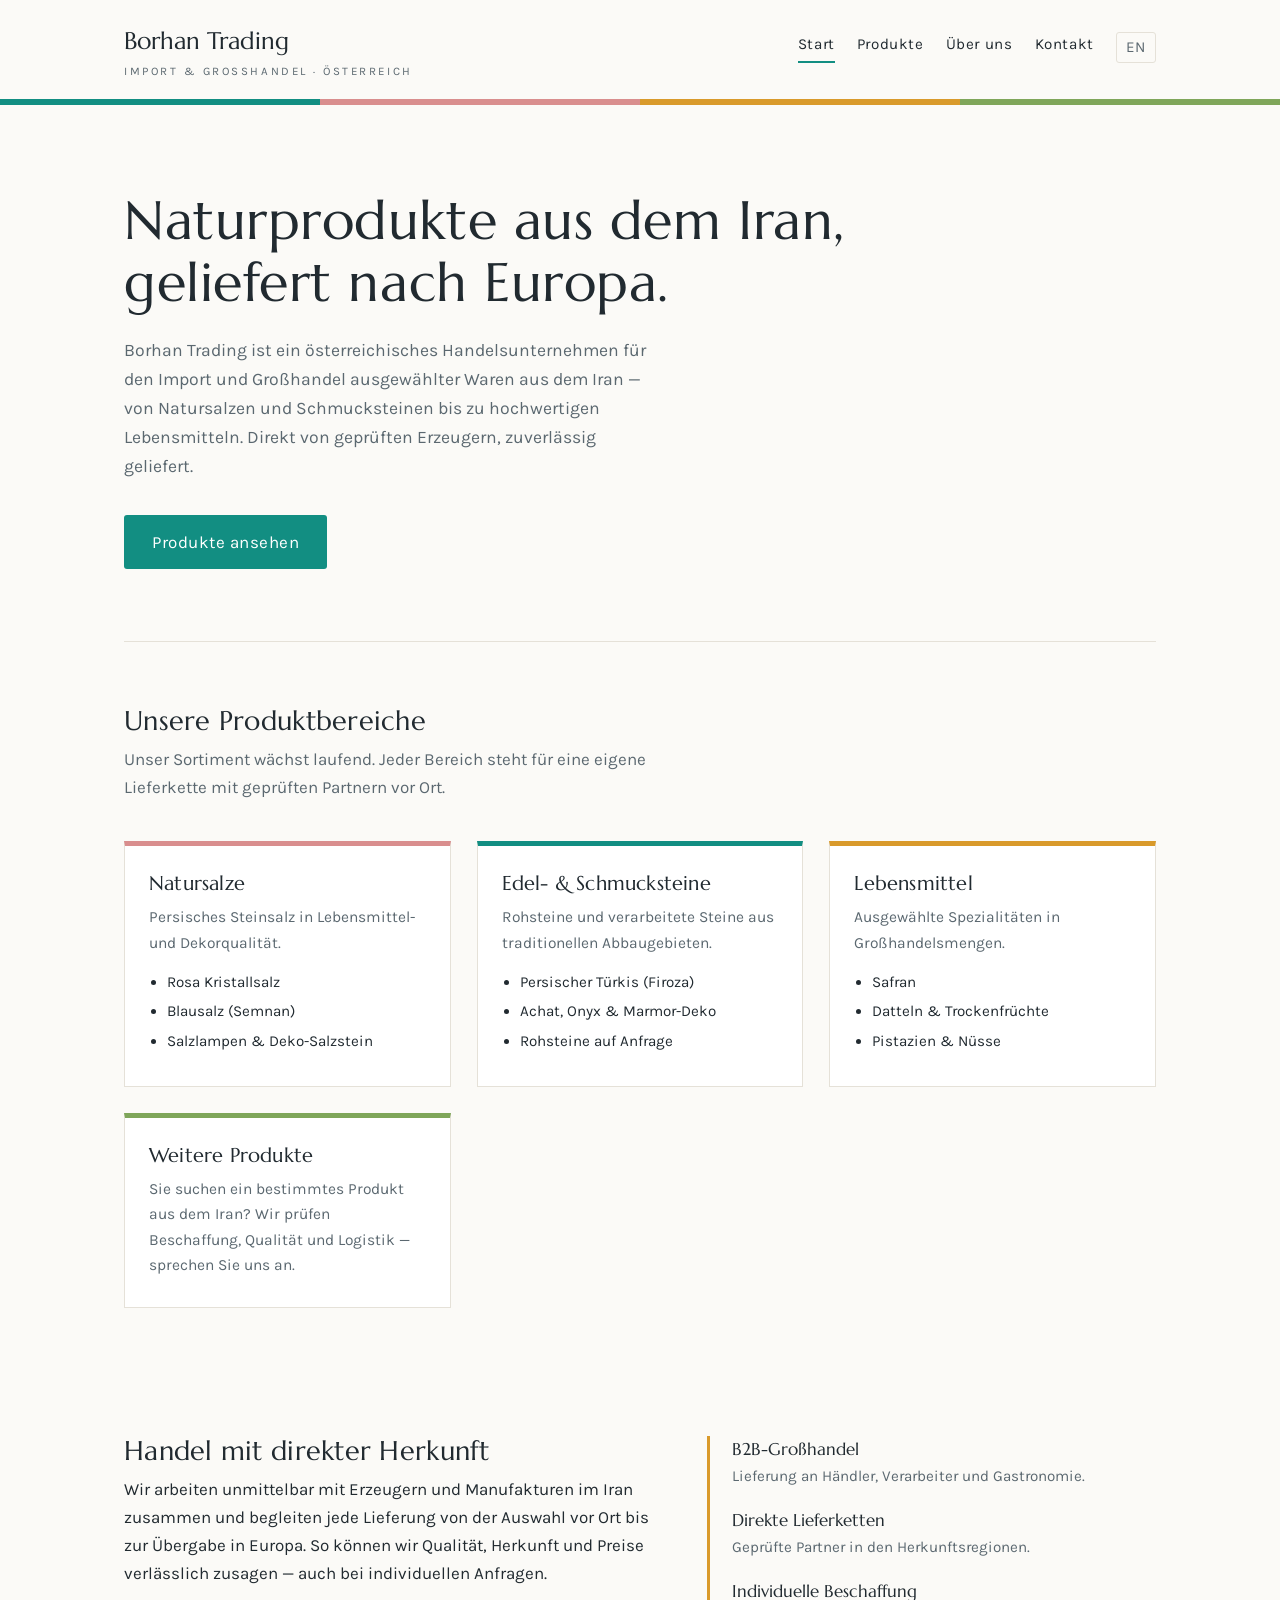
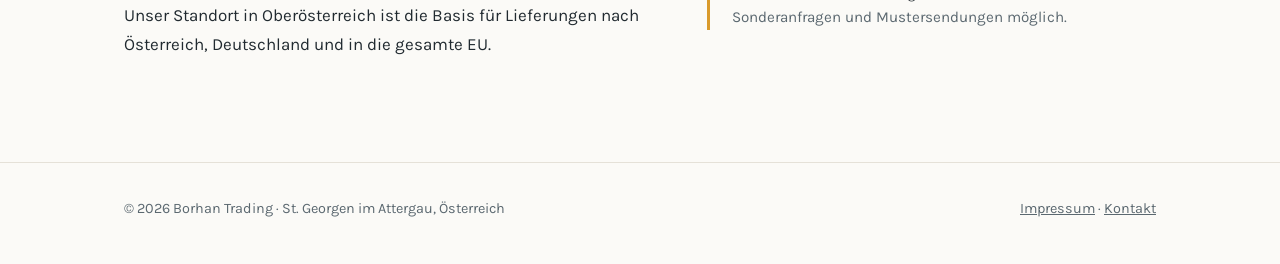
==== index.html @ 7128f955 "Add files via upload" ====
<!DOCTYPE html>
<html lang="de">
<head>
  <meta charset="UTF-8">
  <meta name="viewport" content="width=device-width, initial-scale=1.0">
  <title>Borhan Trading — Import &amp; Großhandel | Natursalze, Edelsteine, Lebensmittel</title>
  <meta name="description" content="Borhan Trading importiert ausgewählte Naturprodukte aus dem Iran nach Europa: Natursalze, Edel- und Schmucksteine, Lebensmittel und mehr. Großhandel mit Sitz in Österreich.">
  <link rel="preconnect" href="https://fonts.googleapis.com">
  <link href="https://fonts.googleapis.com/css2?family=Marcellus&family=Karla:wght@400;700&display=swap" rel="stylesheet">
  <link rel="stylesheet" href="css/style.css">
</head>
<body>

<header>
  <div class="wrap">
    <div class="topbar">
      <a class="brand" href="index.html">Borhan Trading
        <small>Import &amp; Großhandel · Österreich</small>
      </a>
      <nav aria-label="Hauptnavigation">
        <a href="index.html" aria-current="page">Start</a>
        <a href="produkte.html">Produkte</a>
        <a href="ueber-uns.html">Über uns</a>
        <a href="kontakt.html">Kontakt</a>
        <a class="lang" href="en/index.html" lang="en">EN</a>
      </nav>
    </div>
  </div>
  <div class="spectrum" aria-hidden="true">
    <span class="s1"></span><span class="s2"></span><span class="s3"></span><span class="s4"></span>
  </div>
</header>

<main>
  <div class="wrap">

    <div class="hero">
      <h1>Naturprodukte aus dem Iran, geliefert nach Europa.</h1>
      <p>Borhan Trading ist ein österreichisches Handelsunternehmen für den Import
         und Großhandel ausgewählter Waren aus dem Iran — von Natursalzen und
         Schmucksteinen bis zu hochwertigen Lebensmitteln. Direkt von geprüften
         Erzeugern, zuverlässig geliefert.</p>
      <a class="cta" href="produkte.html">Produkte ansehen</a>
    </div>

    <section aria-labelledby="cats-title">
      <h2 class="section-title" id="cats-title">Unsere Produktbereiche</h2>
      <p class="section-lead">Unser Sortiment wächst laufend. Jeder Bereich steht
         für eine eigene Lieferkette mit geprüften Partnern vor Ort.</p>

      <!-- برای افزودن دسته‌ی جدید: یک article دیگر کپی کنید و رنگ نوار بالا را عوض کنید -->
      <div class="cats">
        <article class="cat" style="border-top-color: var(--salz);">
          <h3>Natursalze</h3>
          <p>Persisches Steinsalz in Lebensmittel- und Dekorqualität.</p>
          <ul>
            <li>Rosa Kristallsalz</li>
            <li>Blausalz (Semnan)</li>
            <li>Salzlampen &amp; Deko-Salzstein</li>
          </ul>
        </article>

        <article class="cat" style="border-top-color: var(--firoza);">
          <h3>Edel- &amp; Schmucksteine</h3>
          <p>Rohsteine und verarbeitete Steine aus traditionellen Abbaugebieten.</p>
          <ul>
            <li>Persischer Türkis (Firoza)</li>
            <li>Achat, Onyx &amp; Marmor-Deko</li>
            <li>Rohsteine auf Anfrage</li>
          </ul>
        </article>

        <article class="cat" style="border-top-color: var(--safran);">
          <h3>Lebensmittel</h3>
          <p>Ausgewählte Spezialitäten in Großhandelsmengen.</p>
          <ul>
            <li>Safran</li>
            <li>Datteln &amp; Trockenfrüchte</li>
            <li>Pistazien &amp; Nüsse</li>
          </ul>
        </article>

        <article class="cat" style="border-top-color: var(--pistazie);">
          <h3>Weitere Produkte</h3>
          <p>Sie suchen ein bestimmtes Produkt aus dem Iran? Wir prüfen
             Beschaffung, Qualität und Logistik — sprechen Sie uns an.</p>
        </article>
      </div>
    </section>

    <section aria-labelledby="why-title">
      <div class="split">
        <div>
          <h2 class="section-title" id="why-title">Handel mit direkter Herkunft</h2>
          <p>Wir arbeiten unmittelbar mit Erzeugern und Manufakturen im Iran
             zusammen und begleiten jede Lieferung von der Auswahl vor Ort bis
             zur Übergabe in Europa. So können wir Qualität, Herkunft und
             Preise verlässlich zusagen — auch bei individuellen Anfragen.</p>
          <p style="margin-top:14px;">Unser Standort in Oberösterreich ist die
             Basis für Lieferungen nach Österreich, Deutschland und in die
             gesamte EU.</p>
        </div>
        <dl class="facts">
          <dt>B2B-Großhandel</dt>
          <dd>Lieferung an Händler, Verarbeiter und Gastronomie.</dd>
          <dt>Direkte Lieferketten</dt>
          <dd>Geprüfte Partner in den Herkunftsregionen.</dd>
          <dt>Individuelle Beschaffung</dt>
          <dd>Sonderanfragen und Mustersendungen möglich.</dd>
        </dl>
      </div>
    </section>

  </div>
</main>

<footer>
  <div class="wrap foot">
    <span>© 2026 Borhan Trading · St. Georgen im Attergau, Österreich</span>
    <span><a href="impressum.html">Impressum</a> · <a href="kontakt.html">Kontakt</a></span>
  </div>
</footer>

</body>
</html>
---- css/style.css ----
/* ============================================================
   Borhan Trading — استایل اصلی سایت
   پالت رنگی از خودِ محصولات گرفته شده:
   فیروزه‌ای (سنگ فیروزه)، صورتی نمکی، زعفرانی، پسته‌ای
   هر دسته‌ی محصول یک رنگ دارد — برای افزودن دسته‌ی جدید
   فقط یک متغیر رنگ و یک کارت اضافه کنید.
   ============================================================ */

:root {
  --ink: #212a30;        /* رنگ متن اصلی */
  --ink-soft: #5b6870;   /* متن کم‌رنگ‌تر */
  --paper: #fbfaf7;      /* پس‌زمینه */
  --line: #e5e1d8;       /* خطوط جداکننده */

  /* رنگ دسته‌های محصول — دسته‌ی جدید = رنگ جدید اینجا */
  --firoza: #128e82;     /* فیروزه‌ای: سنگ‌های قیمتی */
  --salz: #d98e8e;       /* صورتی نمکی: نمک‌های طبیعی */
  --safran: #d99a2b;     /* زعفرانی: مواد غذایی */
  --pistazie: #7fa65a;   /* پسته‌ای: سایر محصولات */

  --max: 1080px;
}

* { margin: 0; padding: 0; box-sizing: border-box; }

html { scroll-behavior: smooth; }
@media (prefers-reduced-motion: reduce) {
  html { scroll-behavior: auto; }
  * { animation: none !important; transition: none !important; }
}

body {
  font-family: "Karla", "Segoe UI", sans-serif;
  font-size: 17px;
  line-height: 1.65;
  color: var(--ink);
  background: var(--paper);
}

h1, h2, h3 {
  font-family: "Marcellus", Georgia, serif;
  font-weight: 400;
  line-height: 1.15;
  letter-spacing: 0.01em;
}

a { color: var(--firoza); }
a:focus-visible { outline: 2px solid var(--firoza); outline-offset: 3px; }

.wrap { max-width: var(--max); margin: 0 auto; padding: 0 24px; }

/* ---------- نوار رنگیِ امضای سایت (طیف مواد) ---------- */
.spectrum {
  display: flex; height: 6px;
}
.spectrum span { flex: 1; }
.spectrum .s1 { background: var(--firoza); }
.spectrum .s2 { background: var(--salz); }
.spectrum .s3 { background: var(--safran); }
.spectrum .s4 { background: var(--pistazie); }

/* ---------- سربرگ ---------- */
header { background: var(--paper); }

.topbar {
  display: flex; align-items: baseline; justify-content: space-between;
  padding: 22px 0 18px; gap: 16px; flex-wrap: wrap;
}
.brand {
  font-family: "Marcellus", Georgia, serif;
  font-size: 1.5rem; color: var(--ink); text-decoration: none;
}
.brand small {
  display: block; font-family: "Karla", sans-serif;
  font-size: 0.72rem; letter-spacing: 0.22em; text-transform: uppercase;
  color: var(--ink-soft);
}
nav { display: flex; gap: 22px; flex-wrap: wrap; }
nav a {
  color: var(--ink); text-decoration: none; font-size: 0.95rem;
  letter-spacing: 0.04em; padding-bottom: 3px;
  border-bottom: 2px solid transparent;
}
nav a:hover, nav a[aria-current="page"] { border-bottom-color: var(--firoza); }
nav a.lang { color: var(--ink-soft); border: 1px solid var(--line); border-radius: 3px; padding: 2px 9px; }
nav a.lang:hover { border-color: var(--firoza); color: var(--firoza); }

/* ---------- بخش قهرمان (Hero) ---------- */
.hero { padding: 84px 0 72px; border-bottom: 1px solid var(--line); }
.hero h1 { font-size: clamp(2rem, 5.4vw, 3.4rem); max-width: 17ch; }
.hero p {
  margin-top: 22px; max-width: 54ch; font-size: 1.1rem; color: var(--ink-soft);
}
.hero .cta {
  display: inline-block; margin-top: 34px;
  background: var(--firoza); color: #fff; text-decoration: none;
  padding: 13px 28px; border-radius: 3px; letter-spacing: 0.03em;
}
.hero .cta:hover { background: #0d6f66; }

/* ---------- بخش‌های عمومی ---------- */
section { padding: 64px 0; }
.section-title { font-size: 1.7rem; margin-bottom: 8px; }
.section-lead { color: var(--ink-soft); max-width: 60ch; margin-bottom: 40px; }

/* ---------- کارت‌های دسته‌بندی محصول ----------
   افزودن دسته‌ی جدید: یک <article class="cat"> کپی کنید
   و رنگ نوار بالای آن را با style تعیین کنید. */
.cats {
  display: grid; gap: 26px;
  grid-template-columns: repeat(auto-fit, minmax(240px, 1fr));
}
.cat {
  background: #fff; border: 1px solid var(--line);
  border-top: 5px solid var(--firoza);
  padding: 26px 24px 28px;
}
.cat h3 { font-size: 1.25rem; margin-bottom: 10px; }
.cat p { font-size: 0.97rem; color: var(--ink-soft); }
.cat ul { margin: 14px 0 0 18px; font-size: 0.95rem; color: var(--ink); }
.cat li { margin-bottom: 4px; }

/* ---------- بخش دوتایی (متن + نکات) ---------- */
.split { display: grid; gap: 44px; grid-template-columns: 1.2fr 1fr; align-items: start; }
@media (max-width: 760px) { .split { grid-template-columns: 1fr; } }
.facts { border-left: 3px solid var(--safran); padding-left: 22px; }
.facts dt { font-family: "Marcellus", serif; font-size: 1.05rem; margin-top: 18px; }
.facts dt:first-child { margin-top: 0; }
.facts dd { color: var(--ink-soft); font-size: 0.95rem; }

/* ---------- تماس ---------- */
.contact-grid { display: grid; gap: 32px; grid-template-columns: repeat(auto-fit, minmax(230px, 1fr)); }
.contact-card { border: 1px solid var(--line); background: #fff; padding: 24px; }
.contact-card h3 { font-size: 1.1rem; margin-bottom: 8px; }
.contact-card p { font-size: 0.97rem; color: var(--ink-soft); }

/* ---------- پابرگ ---------- */
footer {
  border-top: 1px solid var(--line); margin-top: 40px;
  padding: 34px 0 44px; font-size: 0.9rem; color: var(--ink-soft);
}
.foot { display: flex; justify-content: space-between; gap: 18px; flex-wrap: wrap; }
footer a { color: var(--ink-soft); }

/* ---------- صفحات داخلی ---------- */
.page-head { padding: 56px 0 8px; }
.page-head h1 { font-size: clamp(1.8rem, 4vw, 2.6rem); }

@media (max-width: 560px) {
  .hero { padding: 56px 0 48px; }
  section { padding: 44px 0; }
}
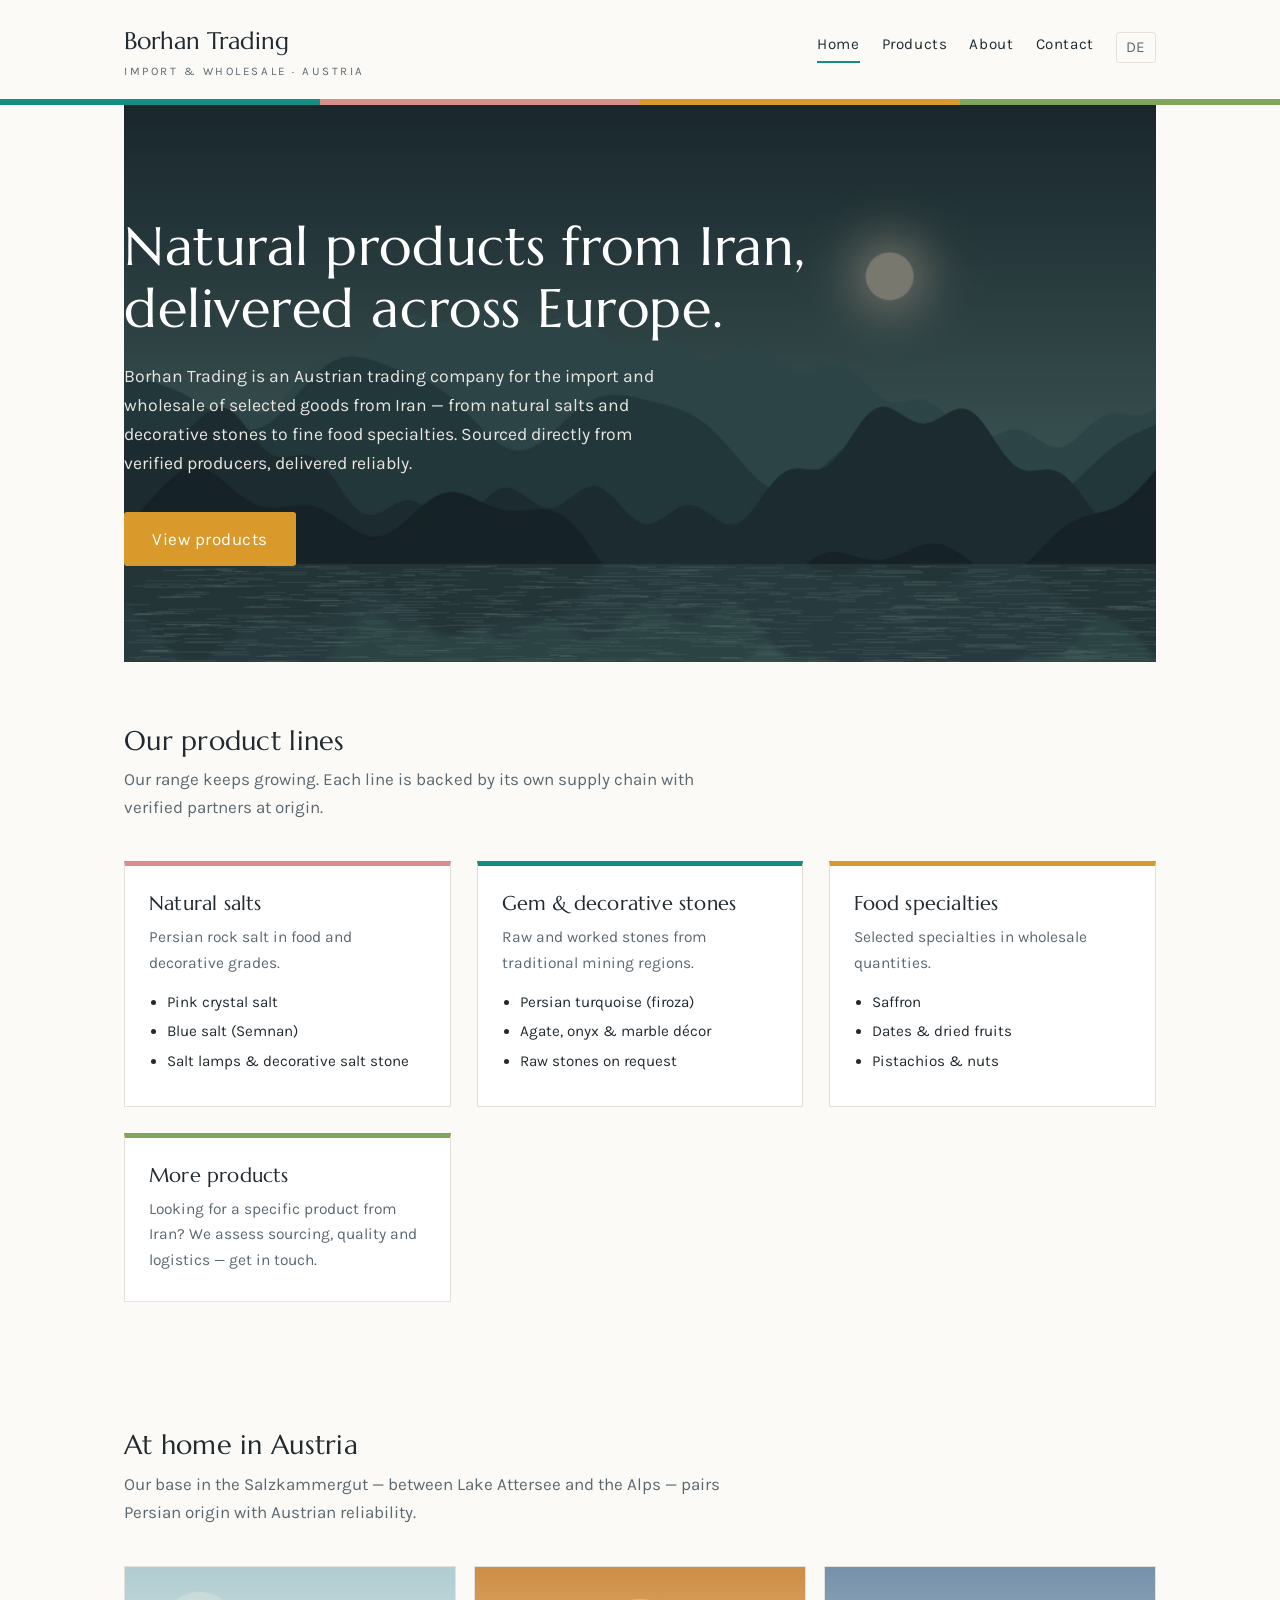
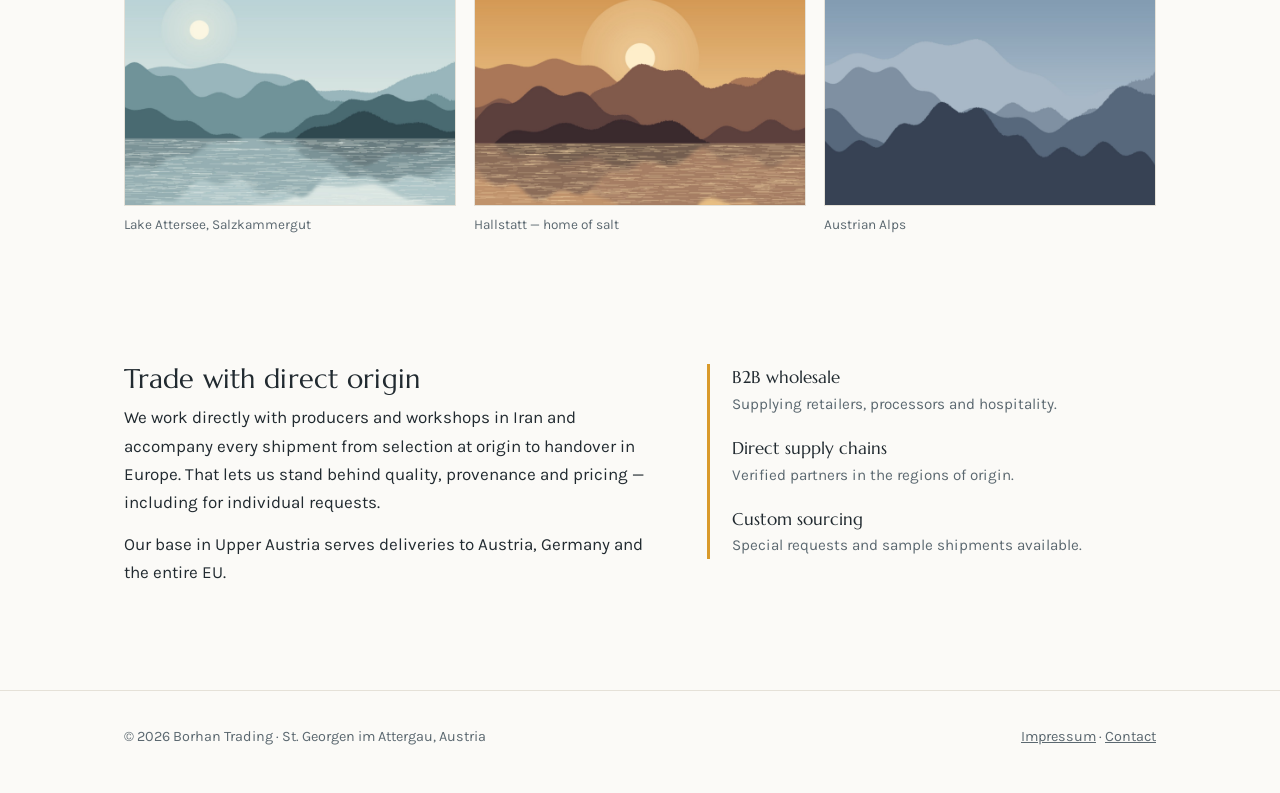
==== commit 8e269a3b: "Add files via upload" ====
--- a/index.html
+++ b/index.html
@@ -1,13 +1,13 @@
 <!DOCTYPE html>
-<html lang="de">
+<html lang="en">
 <head>
   <meta charset="UTF-8">
   <meta name="viewport" content="width=device-width, initial-scale=1.0">
-  <title>Borhan Trading — Import &amp; Großhandel | Natursalze, Edelsteine, Lebensmittel</title>
-  <meta name="description" content="Borhan Trading importiert ausgewählte Naturprodukte aus dem Iran nach Europa: Natursalze, Edel- und Schmucksteine, Lebensmittel und mehr. Großhandel mit Sitz in Österreich.">
+  <title>Borhan Trading — Import &amp; Wholesale | Natural Salts, Gemstones, Foods</title>
+  <meta name="description" content="Borhan Trading imports selected natural products from Iran to Europe: natural salts, gemstones and decorative stones, food specialties and more. Wholesale, based in Austria.">
   <link rel="preconnect" href="https://fonts.googleapis.com">
   <link href="https://fonts.googleapis.com/css2?family=Marcellus&family=Karla:wght@400;700&display=swap" rel="stylesheet">
-  <link rel="stylesheet" href="css/style.css">
+  <link rel="stylesheet" href="../css/style.css">
 </head>
 <body>
 
@@ -15,14 +15,14 @@
   <div class="wrap">
     <div class="topbar">
       <a class="brand" href="index.html">Borhan Trading
-        <small>Import &amp; Großhandel · Österreich</small>
+        <small>Import &amp; Wholesale · Austria</small>
       </a>
-      <nav aria-label="Hauptnavigation">
-        <a href="index.html" aria-current="page">Start</a>
-        <a href="produkte.html">Produkte</a>
-        <a href="ueber-uns.html">Über uns</a>
-        <a href="kontakt.html">Kontakt</a>
-        <a class="lang" href="en/index.html" lang="en">EN</a>
+      <nav aria-label="Main navigation">
+        <a href="index.html" aria-current="page">Home</a>
+        <a href="products.html">Products</a>
+        <a href="about.html">About</a>
+        <a href="contact.html">Contact</a>
+        <a class="lang" href="../index.html" lang="de">DE</a>
       </nav>
     </div>
   </div>
@@ -34,79 +34,97 @@
 <main>
   <div class="wrap">
 
-    <div class="hero">
-      <h1>Naturprodukte aus dem Iran, geliefert nach Europa.</h1>
-      <p>Borhan Trading ist ein österreichisches Handelsunternehmen für den Import
-         und Großhandel ausgewählter Waren aus dem Iran — von Natursalzen und
-         Schmucksteinen bis zu hochwertigen Lebensmitteln. Direkt von geprüften
-         Erzeugern, zuverlässig geliefert.</p>
-      <a class="cta" href="produkte.html">Produkte ansehen</a>
+    <div class="hero hero-photo" style="background-image: linear-gradient(rgba(20,28,32,0.55), rgba(20,28,32,0.55)), url(&#39;../images/hero.jpg&#39;);">
+      <h1>Natural products from Iran, delivered across Europe.</h1>
+      <p>Borhan Trading is an Austrian trading company for the import and
+         wholesale of selected goods from Iran — from natural salts and
+         decorative stones to fine food specialties. Sourced directly from
+         verified producers, delivered reliably.</p>
+      <a class="cta" href="products.html">View products</a>
     </div>
 
     <section aria-labelledby="cats-title">
-      <h2 class="section-title" id="cats-title">Unsere Produktbereiche</h2>
-      <p class="section-lead">Unser Sortiment wächst laufend. Jeder Bereich steht
-         für eine eigene Lieferkette mit geprüften Partnern vor Ort.</p>
+      <h2 class="section-title" id="cats-title">Our product lines</h2>
+      <p class="section-lead">Our range keeps growing. Each line is backed by
+         its own supply chain with verified partners at origin.</p>
 
-      <!-- برای افزودن دسته‌ی جدید: یک article دیگر کپی کنید و رنگ نوار بالا را عوض کنید -->
       <div class="cats">
         <article class="cat" style="border-top-color: var(--salz);">
-          <h3>Natursalze</h3>
-          <p>Persisches Steinsalz in Lebensmittel- und Dekorqualität.</p>
+          <h3>Natural salts</h3>
+          <p>Persian rock salt in food and decorative grades.</p>
           <ul>
-            <li>Rosa Kristallsalz</li>
-            <li>Blausalz (Semnan)</li>
-            <li>Salzlampen &amp; Deko-Salzstein</li>
+            <li>Pink crystal salt</li>
+            <li>Blue salt (Semnan)</li>
+            <li>Salt lamps &amp; decorative salt stone</li>
           </ul>
         </article>
 
         <article class="cat" style="border-top-color: var(--firoza);">
-          <h3>Edel- &amp; Schmucksteine</h3>
-          <p>Rohsteine und verarbeitete Steine aus traditionellen Abbaugebieten.</p>
+          <h3>Gem &amp; decorative stones</h3>
+          <p>Raw and worked stones from traditional mining regions.</p>
           <ul>
-            <li>Persischer Türkis (Firoza)</li>
-            <li>Achat, Onyx &amp; Marmor-Deko</li>
-            <li>Rohsteine auf Anfrage</li>
+            <li>Persian turquoise (firoza)</li>
+            <li>Agate, onyx &amp; marble décor</li>
+            <li>Raw stones on request</li>
           </ul>
         </article>
 
         <article class="cat" style="border-top-color: var(--safran);">
-          <h3>Lebensmittel</h3>
-          <p>Ausgewählte Spezialitäten in Großhandelsmengen.</p>
+          <h3>Food specialties</h3>
+          <p>Selected specialties in wholesale quantities.</p>
           <ul>
-            <li>Safran</li>
-            <li>Datteln &amp; Trockenfrüchte</li>
-            <li>Pistazien &amp; Nüsse</li>
+            <li>Saffron</li>
+            <li>Dates &amp; dried fruits</li>
+            <li>Pistachios &amp; nuts</li>
           </ul>
         </article>
 
         <article class="cat" style="border-top-color: var(--pistazie);">
-          <h3>Weitere Produkte</h3>
-          <p>Sie suchen ein bestimmtes Produkt aus dem Iran? Wir prüfen
-             Beschaffung, Qualität und Logistik — sprechen Sie uns an.</p>
+          <h3>More products</h3>
+          <p>Looking for a specific product from Iran? We assess sourcing,
+             quality and logistics — get in touch.</p>
         </article>
+      </div>
+    </section>
+
+    <section aria-labelledby="austria-title">
+      <h2 class="section-title" id="austria-title">At home in Austria</h2>
+      <p class="section-lead">Our base in the Salzkammergut — between Lake Attersee
+         and the Alps — pairs Persian origin with Austrian reliability.</p>
+      <div class="photo-row">
+        <figure>
+          <img src="../images/austria-1.jpg" alt="Lake Attersee in the Salzkammergut" loading="lazy">
+          <figcaption>Lake Attersee, Salzkammergut</figcaption>
+        </figure>
+        <figure>
+          <img src="../images/austria-2.jpg" alt="Hallstatt on Lake Hallstatt" loading="lazy">
+          <figcaption>Hallstatt — home of salt</figcaption>
+        </figure>
+        <figure>
+          <img src="../images/austria-3.jpg" alt="Austrian Alps" loading="lazy">
+          <figcaption>Austrian Alps</figcaption>
+        </figure>
       </div>
     </section>
 
     <section aria-labelledby="why-title">
       <div class="split">
         <div>
-          <h2 class="section-title" id="why-title">Handel mit direkter Herkunft</h2>
-          <p>Wir arbeiten unmittelbar mit Erzeugern und Manufakturen im Iran
-             zusammen und begleiten jede Lieferung von der Auswahl vor Ort bis
-             zur Übergabe in Europa. So können wir Qualität, Herkunft und
-             Preise verlässlich zusagen — auch bei individuellen Anfragen.</p>
-          <p style="margin-top:14px;">Unser Standort in Oberösterreich ist die
-             Basis für Lieferungen nach Österreich, Deutschland und in die
-             gesamte EU.</p>
+          <h2 class="section-title" id="why-title">Trade with direct origin</h2>
+          <p>We work directly with producers and workshops in Iran and
+             accompany every shipment from selection at origin to handover
+             in Europe. That lets us stand behind quality, provenance and
+             pricing — including for individual requests.</p>
+          <p style="margin-top:14px;">Our base in Upper Austria serves
+             deliveries to Austria, Germany and the entire EU.</p>
         </div>
         <dl class="facts">
-          <dt>B2B-Großhandel</dt>
-          <dd>Lieferung an Händler, Verarbeiter und Gastronomie.</dd>
-          <dt>Direkte Lieferketten</dt>
-          <dd>Geprüfte Partner in den Herkunftsregionen.</dd>
-          <dt>Individuelle Beschaffung</dt>
-          <dd>Sonderanfragen und Mustersendungen möglich.</dd>
+          <dt>B2B wholesale</dt>
+          <dd>Supplying retailers, processors and hospitality.</dd>
+          <dt>Direct supply chains</dt>
+          <dd>Verified partners in the regions of origin.</dd>
+          <dt>Custom sourcing</dt>
+          <dd>Special requests and sample shipments available.</dd>
         </dl>
       </div>
     </section>
@@ -116,8 +134,8 @@
 
 <footer>
   <div class="wrap foot">
-    <span>© 2026 Borhan Trading · St. Georgen im Attergau, Österreich</span>
-    <span><a href="impressum.html">Impressum</a> · <a href="kontakt.html">Kontakt</a></span>
+    <span>© 2026 Borhan Trading · St. Georgen im Attergau, Austria</span>
+    <span><a href="../impressum.html">Impressum</a> · <a href="contact.html">Contact</a></span>
   </div>
 </footer>
 
--- a/css/style.css
+++ b/css/style.css
@@ -150,3 +150,31 @@
   .hero { padding: 56px 0 48px; }
   section { padding: 44px 0; }
 }
+
+
+/* ---------- نسخه‌ی عکس‌دار Hero — عکس: images/hero.jpg ---------- */
+.hero-photo {
+  position: relative;
+  background: linear-gradient(rgba(20,28,32,0.55), rgba(20,28,32,0.55)),
+              url("../images/hero.jpg") center/cover no-repeat;
+  padding: 110px 0 96px;
+  border-bottom: none;
+}
+.hero-photo h1 { color: #fff; }
+.hero-photo p { color: #e8e6e0; }
+.hero-photo .cta { background: var(--safran); }
+.hero-photo .cta:hover { background: #b57e1e; }
+
+/* ---------- ردیف عکس‌های اتریش ---------- */
+.photo-row {
+  display: grid; gap: 18px;
+  grid-template-columns: repeat(auto-fit, minmax(220px, 1fr));
+}
+.photo-row figure { margin: 0; }
+.photo-row img {
+  width: 100%; height: 240px; object-fit: cover; display: block;
+  border: 1px solid var(--line);
+}
+.photo-row figcaption {
+  font-size: 0.85rem; color: var(--ink-soft); padding-top: 8px;
+}
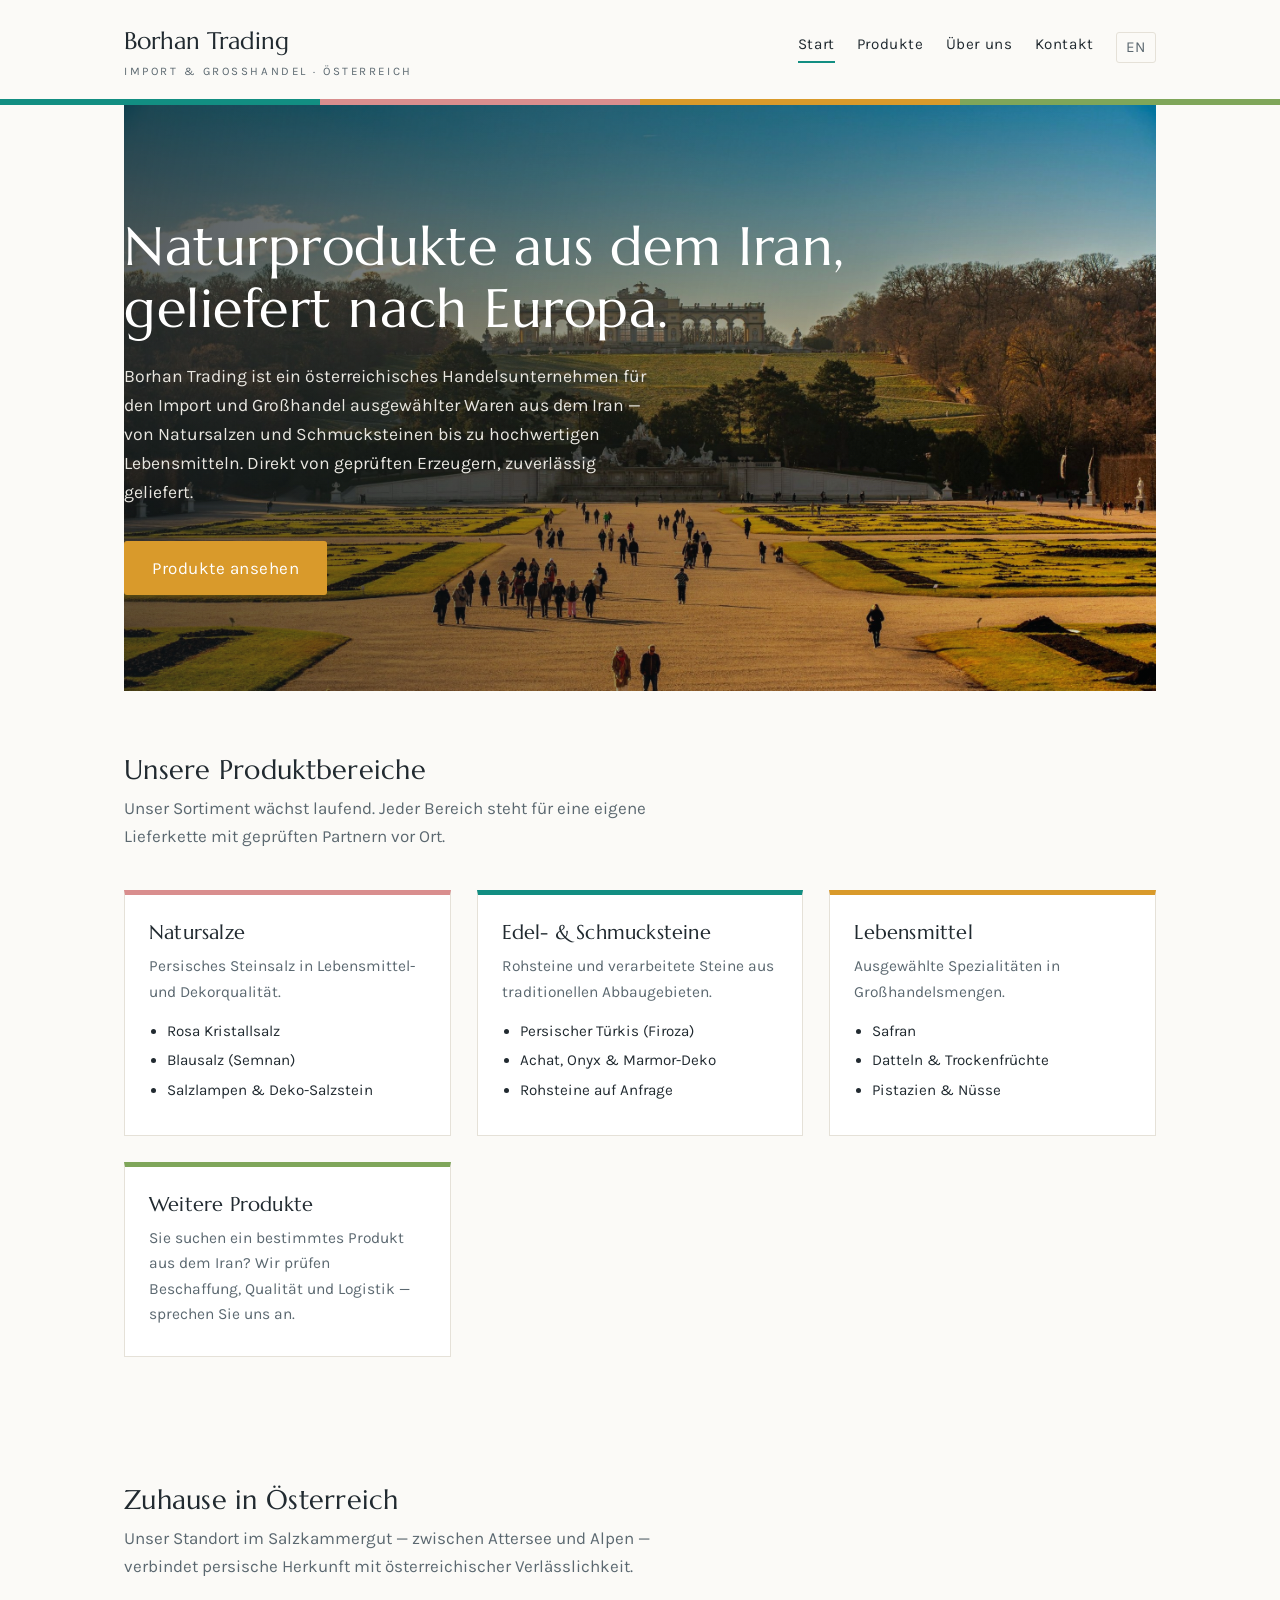
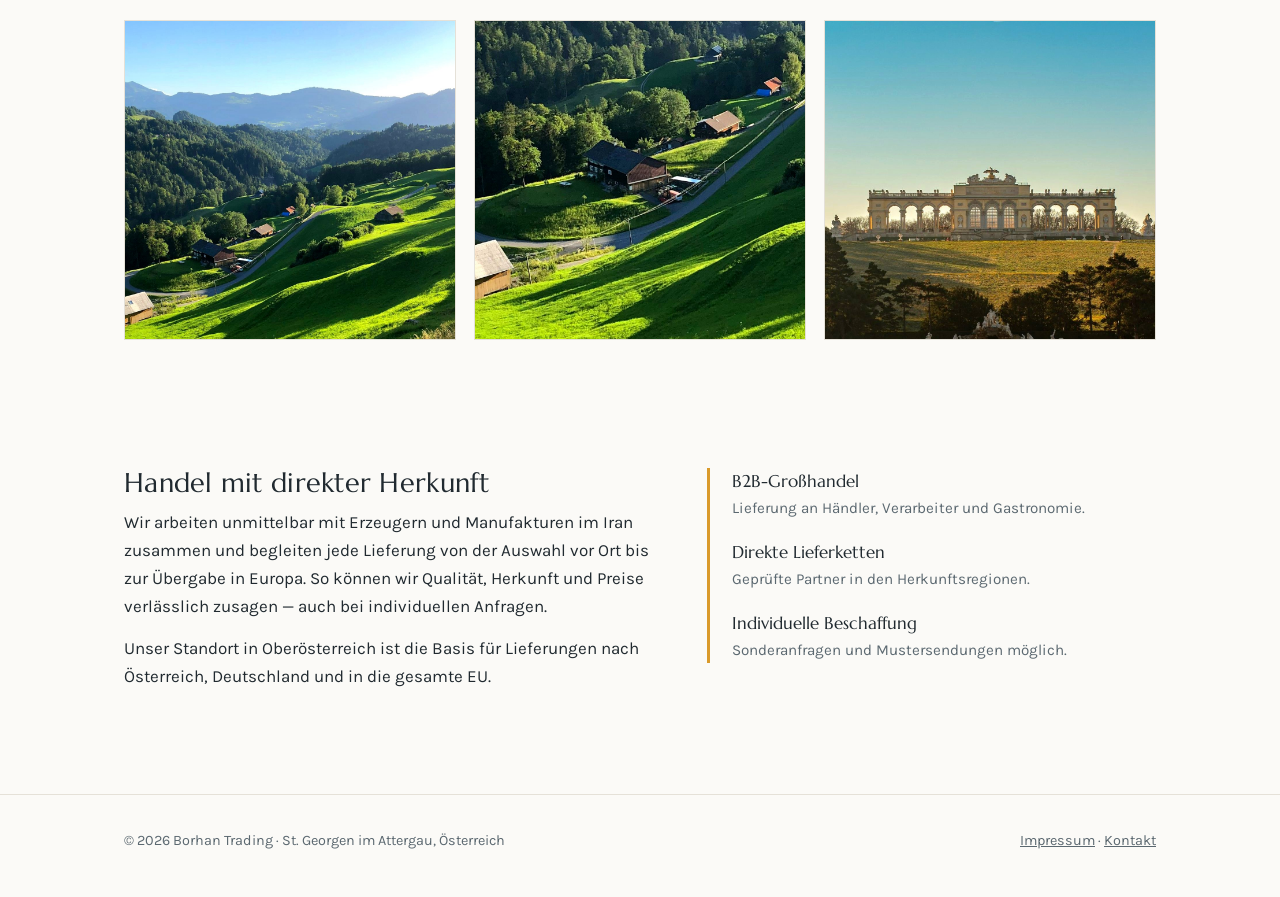
==== commit f4f3c669: "Add files via upload" ====
--- a/index.html
+++ b/index.html
@@ -1,13 +1,13 @@
 <!DOCTYPE html>
-<html lang="en">
+<html lang="de">
 <head>
   <meta charset="UTF-8">
   <meta name="viewport" content="width=device-width, initial-scale=1.0">
-  <title>Borhan Trading — Import &amp; Wholesale | Natural Salts, Gemstones, Foods</title>
-  <meta name="description" content="Borhan Trading imports selected natural products from Iran to Europe: natural salts, gemstones and decorative stones, food specialties and more. Wholesale, based in Austria.">
+  <title>Borhan Trading — Import &amp; Großhandel | Natursalze, Edelsteine, Lebensmittel</title>
+  <meta name="description" content="Borhan Trading importiert ausgewählte Naturprodukte aus dem Iran nach Europa: Natursalze, Edel- und Schmucksteine, Lebensmittel und mehr. Großhandel mit Sitz in Österreich.">
   <link rel="preconnect" href="https://fonts.googleapis.com">
   <link href="https://fonts.googleapis.com/css2?family=Marcellus&family=Karla:wght@400;700&display=swap" rel="stylesheet">
-  <link rel="stylesheet" href="../css/style.css">
+  <link rel="stylesheet" href="css/style.css">
 </head>
 <body>
 
@@ -15,14 +15,14 @@
   <div class="wrap">
     <div class="topbar">
       <a class="brand" href="index.html">Borhan Trading
-        <small>Import &amp; Wholesale · Austria</small>
+        <small>Import &amp; Großhandel · Österreich</small>
       </a>
-      <nav aria-label="Main navigation">
-        <a href="index.html" aria-current="page">Home</a>
-        <a href="products.html">Products</a>
-        <a href="about.html">About</a>
-        <a href="contact.html">Contact</a>
-        <a class="lang" href="../index.html" lang="de">DE</a>
+      <nav aria-label="Hauptnavigation">
+        <a href="index.html" aria-current="page">Start</a>
+        <a href="produkte.html">Produkte</a>
+        <a href="ueber-uns.html">Über uns</a>
+        <a href="kontakt.html">Kontakt</a>
+        <a class="lang" href="en/index.html" lang="en">EN</a>
       </nav>
     </div>
   </div>
@@ -34,75 +34,73 @@
 <main>
   <div class="wrap">
 
-    <div class="hero hero-photo" style="background-image: linear-gradient(rgba(20,28,32,0.55), rgba(20,28,32,0.55)), url(&#39;../images/hero.jpg&#39;);">
-      <h1>Natural products from Iran, delivered across Europe.</h1>
-      <p>Borhan Trading is an Austrian trading company for the import and
-         wholesale of selected goods from Iran — from natural salts and
-         decorative stones to fine food specialties. Sourced directly from
-         verified producers, delivered reliably.</p>
-      <a class="cta" href="products.html">View products</a>
+    <div class="hero hero-photo">
+      <h1>Naturprodukte aus dem Iran, geliefert nach Europa.</h1>
+      <p>Borhan Trading ist ein österreichisches Handelsunternehmen für den Import
+         und Großhandel ausgewählter Waren aus dem Iran — von Natursalzen und
+         Schmucksteinen bis zu hochwertigen Lebensmitteln. Direkt von geprüften
+         Erzeugern, zuverlässig geliefert.</p>
+      <a class="cta" href="produkte.html">Produkte ansehen</a>
     </div>
 
     <section aria-labelledby="cats-title">
-      <h2 class="section-title" id="cats-title">Our product lines</h2>
-      <p class="section-lead">Our range keeps growing. Each line is backed by
-         its own supply chain with verified partners at origin.</p>
+      <h2 class="section-title" id="cats-title">Unsere Produktbereiche</h2>
+      <p class="section-lead">Unser Sortiment wächst laufend. Jeder Bereich steht
+         für eine eigene Lieferkette mit geprüften Partnern vor Ort.</p>
 
+      <!-- برای افزودن دسته‌ی جدید: یک article دیگر کپی کنید و رنگ نوار بالا را عوض کنید -->
       <div class="cats">
         <article class="cat" style="border-top-color: var(--salz);">
-          <h3>Natural salts</h3>
-          <p>Persian rock salt in food and decorative grades.</p>
+          <h3>Natursalze</h3>
+          <p>Persisches Steinsalz in Lebensmittel- und Dekorqualität.</p>
           <ul>
-            <li>Pink crystal salt</li>
-            <li>Blue salt (Semnan)</li>
-            <li>Salt lamps &amp; decorative salt stone</li>
+            <li>Rosa Kristallsalz</li>
+            <li>Blausalz (Semnan)</li>
+            <li>Salzlampen &amp; Deko-Salzstein</li>
           </ul>
         </article>
 
         <article class="cat" style="border-top-color: var(--firoza);">
-          <h3>Gem &amp; decorative stones</h3>
-          <p>Raw and worked stones from traditional mining regions.</p>
+          <h3>Edel- &amp; Schmucksteine</h3>
+          <p>Rohsteine und verarbeitete Steine aus traditionellen Abbaugebieten.</p>
           <ul>
-            <li>Persian turquoise (firoza)</li>
-            <li>Agate, onyx &amp; marble décor</li>
-            <li>Raw stones on request</li>
+            <li>Persischer Türkis (Firoza)</li>
+            <li>Achat, Onyx &amp; Marmor-Deko</li>
+            <li>Rohsteine auf Anfrage</li>
           </ul>
         </article>
 
         <article class="cat" style="border-top-color: var(--safran);">
-          <h3>Food specialties</h3>
-          <p>Selected specialties in wholesale quantities.</p>
+          <h3>Lebensmittel</h3>
+          <p>Ausgewählte Spezialitäten in Großhandelsmengen.</p>
           <ul>
-            <li>Saffron</li>
-            <li>Dates &amp; dried fruits</li>
-            <li>Pistachios &amp; nuts</li>
+            <li>Safran</li>
+            <li>Datteln &amp; Trockenfrüchte</li>
+            <li>Pistazien &amp; Nüsse</li>
           </ul>
         </article>
 
         <article class="cat" style="border-top-color: var(--pistazie);">
-          <h3>More products</h3>
-          <p>Looking for a specific product from Iran? We assess sourcing,
-             quality and logistics — get in touch.</p>
+          <h3>Weitere Produkte</h3>
+          <p>Sie suchen ein bestimmtes Produkt aus dem Iran? Wir prüfen
+             Beschaffung, Qualität und Logistik — sprechen Sie uns an.</p>
         </article>
       </div>
     </section>
 
     <section aria-labelledby="austria-title">
-      <h2 class="section-title" id="austria-title">At home in Austria</h2>
-      <p class="section-lead">Our base in the Salzkammergut — between Lake Attersee
-         and the Alps — pairs Persian origin with Austrian reliability.</p>
+      <h2 class="section-title" id="austria-title">Zuhause in Österreich</h2>
+      <p class="section-lead">Unser Standort im Salzkammergut — zwischen Attersee
+         und Alpen — verbindet persische Herkunft mit österreichischer Verlässlichkeit.</p>
       <div class="photo-row">
         <figure>
-          <img src="../images/austria-1.jpg" alt="Lake Attersee in the Salzkammergut" loading="lazy">
-          <figcaption>Lake Attersee, Salzkammergut</figcaption>
+          <img src="images/austria-1.jpg" alt="Attersee im Salzkammergut" loading="lazy">
         </figure>
         <figure>
-          <img src="../images/austria-2.jpg" alt="Hallstatt on Lake Hallstatt" loading="lazy">
-          <figcaption>Hallstatt — home of salt</figcaption>
+          <img src="images/austria-2.jpg" alt="Hallstatt am Hallstätter See" loading="lazy">
         </figure>
         <figure>
-          <img src="../images/austria-3.jpg" alt="Austrian Alps" loading="lazy">
-          <figcaption>Austrian Alps</figcaption>
+          <img src="images/austria-3.jpg" alt="Österreichische Alpen" loading="lazy">
         </figure>
       </div>
     </section>
@@ -110,21 +108,22 @@
     <section aria-labelledby="why-title">
       <div class="split">
         <div>
-          <h2 class="section-title" id="why-title">Trade with direct origin</h2>
-          <p>We work directly with producers and workshops in Iran and
-             accompany every shipment from selection at origin to handover
-             in Europe. That lets us stand behind quality, provenance and
-             pricing — including for individual requests.</p>
-          <p style="margin-top:14px;">Our base in Upper Austria serves
-             deliveries to Austria, Germany and the entire EU.</p>
+          <h2 class="section-title" id="why-title">Handel mit direkter Herkunft</h2>
+          <p>Wir arbeiten unmittelbar mit Erzeugern und Manufakturen im Iran
+             zusammen und begleiten jede Lieferung von der Auswahl vor Ort bis
+             zur Übergabe in Europa. So können wir Qualität, Herkunft und
+             Preise verlässlich zusagen — auch bei individuellen Anfragen.</p>
+          <p style="margin-top:14px;">Unser Standort in Oberösterreich ist die
+             Basis für Lieferungen nach Österreich, Deutschland und in die
+             gesamte EU.</p>
         </div>
         <dl class="facts">
-          <dt>B2B wholesale</dt>
-          <dd>Supplying retailers, processors and hospitality.</dd>
-          <dt>Direct supply chains</dt>
-          <dd>Verified partners in the regions of origin.</dd>
-          <dt>Custom sourcing</dt>
-          <dd>Special requests and sample shipments available.</dd>
+          <dt>B2B-Großhandel</dt>
+          <dd>Lieferung an Händler, Verarbeiter und Gastronomie.</dd>
+          <dt>Direkte Lieferketten</dt>
+          <dd>Geprüfte Partner in den Herkunftsregionen.</dd>
+          <dt>Individuelle Beschaffung</dt>
+          <dd>Sonderanfragen und Mustersendungen möglich.</dd>
         </dl>
       </div>
     </section>
@@ -134,8 +133,8 @@
 
 <footer>
   <div class="wrap foot">
-    <span>© 2026 Borhan Trading · St. Georgen im Attergau, Austria</span>
-    <span><a href="../impressum.html">Impressum</a> · <a href="contact.html">Contact</a></span>
+    <span>© 2026 Borhan Trading · St. Georgen im Attergau, Österreich</span>
+    <span><a href="impressum.html">Impressum</a> · <a href="kontakt.html">Kontakt</a></span>
   </div>
 </footer>
 
--- a/css/style.css
+++ b/css/style.css
@@ -155,7 +155,7 @@
 /* ---------- نسخه‌ی عکس‌دار Hero — عکس: images/hero.jpg ---------- */
 .hero-photo {
   position: relative;
-  background: linear-gradient(rgba(20,28,32,0.55), rgba(20,28,32,0.55)),
+  background: linear-gradient(100deg, rgba(16,24,28,0.72) 0%, rgba(16,24,28,0.38) 55%, rgba(16,24,28,0.12) 100%),
               url("../images/hero.jpg") center/cover no-repeat;
   padding: 110px 0 96px;
   border-bottom: none;
@@ -171,10 +171,13 @@
   grid-template-columns: repeat(auto-fit, minmax(220px, 1fr));
 }
 .photo-row figure { margin: 0; }
+.photo-row figure { overflow: hidden; }
 .photo-row img {
-  width: 100%; height: 240px; object-fit: cover; display: block;
+  width: 100%; height: 320px; object-fit: cover; display: block;
   border: 1px solid var(--line);
+  transition: transform 0.5s ease;
 }
+.photo-row figure:hover img { transform: scale(1.05); }
 .photo-row figcaption {
   font-size: 0.85rem; color: var(--ink-soft); padding-top: 8px;
 }
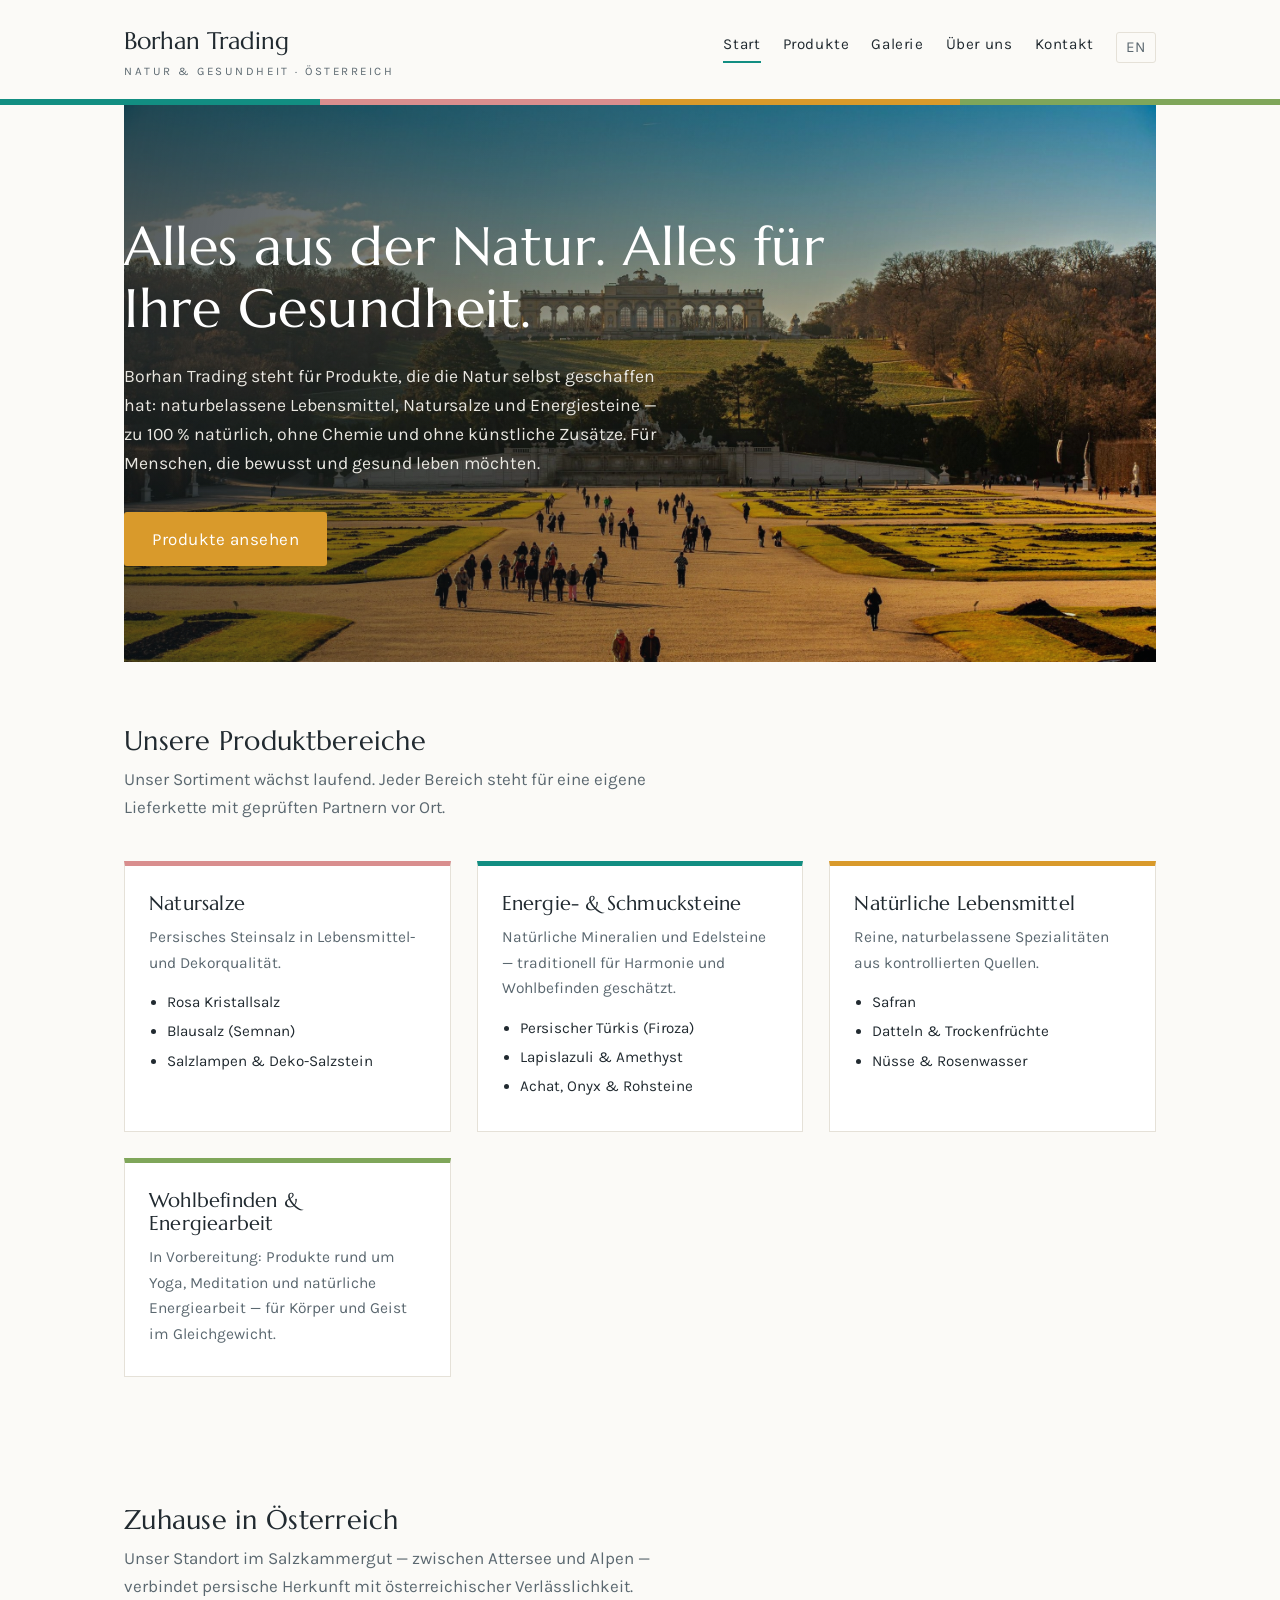
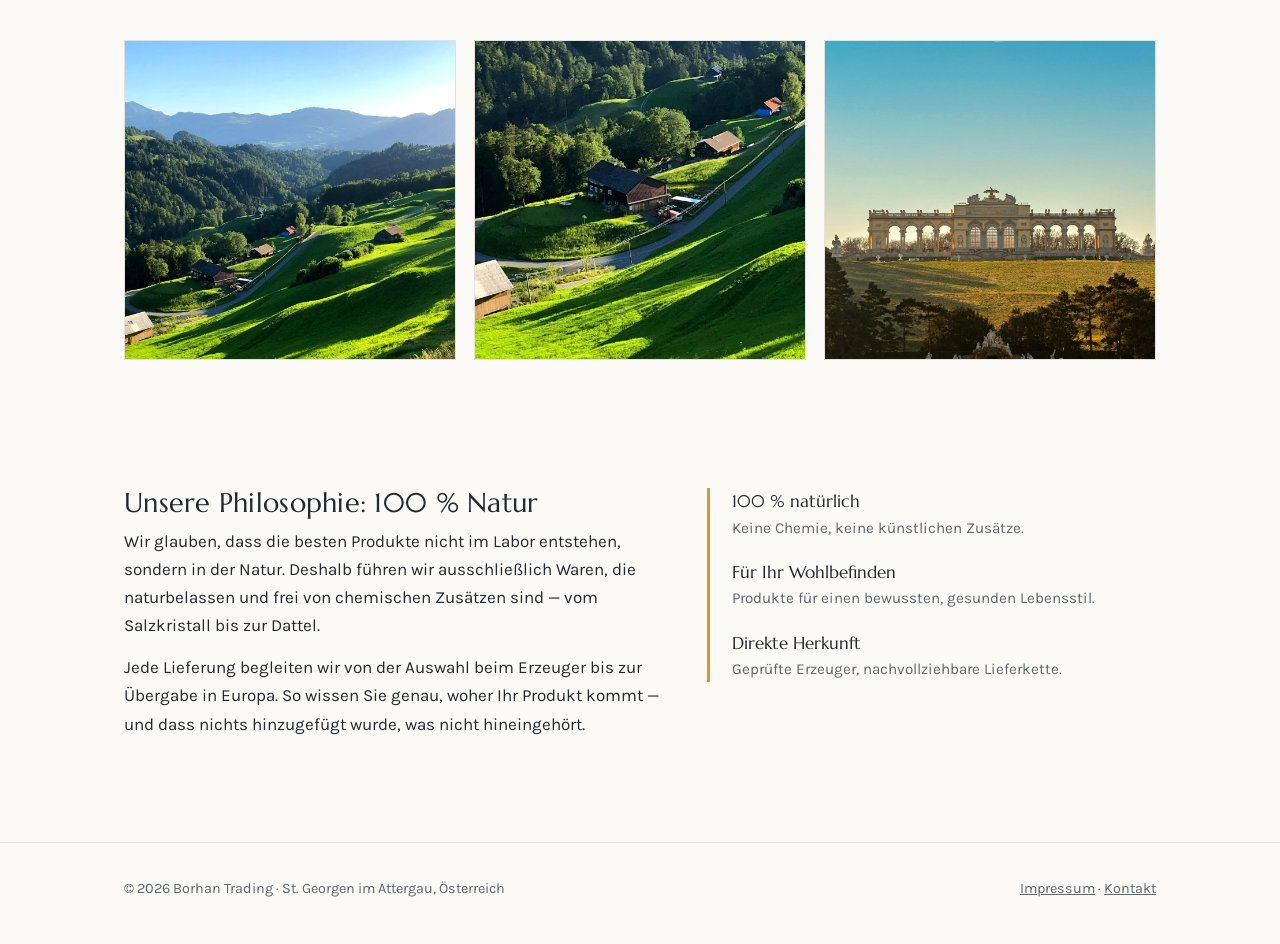
==== commit f0d71a84: "Add files via upload" ====
--- a/index.html
+++ b/index.html
@@ -15,11 +15,12 @@
   <div class="wrap">
     <div class="topbar">
       <a class="brand" href="index.html">Borhan Trading
-        <small>Import &amp; Großhandel · Österreich</small>
+        <small>Natur &amp; Gesundheit · Österreich</small>
       </a>
       <nav aria-label="Hauptnavigation">
         <a href="index.html" aria-current="page">Start</a>
         <a href="produkte.html">Produkte</a>
+        <a href="galerie.html">Galerie</a>
         <a href="ueber-uns.html">Über uns</a>
         <a href="kontakt.html">Kontakt</a>
         <a class="lang" href="en/index.html" lang="en">EN</a>
@@ -35,11 +36,11 @@
   <div class="wrap">
 
     <div class="hero hero-photo">
-      <h1>Naturprodukte aus dem Iran, geliefert nach Europa.</h1>
-      <p>Borhan Trading ist ein österreichisches Handelsunternehmen für den Import
-         und Großhandel ausgewählter Waren aus dem Iran — von Natursalzen und
-         Schmucksteinen bis zu hochwertigen Lebensmitteln. Direkt von geprüften
-         Erzeugern, zuverlässig geliefert.</p>
+      <h1>Alles aus der Natur. Alles für Ihre Gesundheit.</h1>
+      <p>Borhan Trading steht für Produkte, die die Natur selbst geschaffen hat:
+         naturbelassene Lebensmittel, Natursalze und Energiesteine — zu 100 %
+         natürlich, ohne Chemie und ohne künstliche Zusätze. Für Menschen,
+         die bewusst und gesund leben möchten.</p>
       <a class="cta" href="produkte.html">Produkte ansehen</a>
     </div>
 
@@ -61,29 +62,30 @@
         </article>
 
         <article class="cat" style="border-top-color: var(--firoza);">
-          <h3>Edel- &amp; Schmucksteine</h3>
-          <p>Rohsteine und verarbeitete Steine aus traditionellen Abbaugebieten.</p>
+          <h3>Energie- &amp; Schmucksteine</h3>
+          <p>Natürliche Mineralien und Edelsteine — traditionell für Harmonie
+             und Wohlbefinden geschätzt.</p>
           <ul>
             <li>Persischer Türkis (Firoza)</li>
-            <li>Achat, Onyx &amp; Marmor-Deko</li>
-            <li>Rohsteine auf Anfrage</li>
+            <li>Lapislazuli &amp; Amethyst</li>
+            <li>Achat, Onyx &amp; Rohsteine</li>
           </ul>
         </article>
 
         <article class="cat" style="border-top-color: var(--safran);">
-          <h3>Lebensmittel</h3>
-          <p>Ausgewählte Spezialitäten in Großhandelsmengen.</p>
+          <h3>Natürliche Lebensmittel</h3>
+          <p>Reine, naturbelassene Spezialitäten aus kontrollierten Quellen.</p>
           <ul>
             <li>Safran</li>
             <li>Datteln &amp; Trockenfrüchte</li>
-            <li>Pistazien &amp; Nüsse</li>
+            <li>Nüsse &amp; Rosenwasser</li>
           </ul>
         </article>
 
         <article class="cat" style="border-top-color: var(--pistazie);">
-          <h3>Weitere Produkte</h3>
-          <p>Sie suchen ein bestimmtes Produkt aus dem Iran? Wir prüfen
-             Beschaffung, Qualität und Logistik — sprechen Sie uns an.</p>
+          <h3>Wohlbefinden &amp; Energiearbeit</h3>
+          <p>In Vorbereitung: Produkte rund um Yoga, Meditation und
+             natürliche Energiearbeit — für Körper und Geist im Gleichgewicht.</p>
         </article>
       </div>
     </section>
@@ -108,22 +110,23 @@
     <section aria-labelledby="why-title">
       <div class="split">
         <div>
-          <h2 class="section-title" id="why-title">Handel mit direkter Herkunft</h2>
-          <p>Wir arbeiten unmittelbar mit Erzeugern und Manufakturen im Iran
-             zusammen und begleiten jede Lieferung von der Auswahl vor Ort bis
-             zur Übergabe in Europa. So können wir Qualität, Herkunft und
-             Preise verlässlich zusagen — auch bei individuellen Anfragen.</p>
-          <p style="margin-top:14px;">Unser Standort in Oberösterreich ist die
-             Basis für Lieferungen nach Österreich, Deutschland und in die
-             gesamte EU.</p>
+          <h2 class="section-title" id="why-title">Unsere Philosophie: 100 % Natur</h2>
+          <p>Wir glauben, dass die besten Produkte nicht im Labor entstehen,
+             sondern in der Natur. Deshalb führen wir ausschließlich Waren,
+             die naturbelassen und frei von chemischen Zusätzen sind — vom
+             Salzkristall bis zur Dattel.</p>
+          <p style="margin-top:14px;">Jede Lieferung begleiten wir von der
+             Auswahl beim Erzeuger bis zur Übergabe in Europa. So wissen Sie
+             genau, woher Ihr Produkt kommt — und dass nichts hinzugefügt
+             wurde, was nicht hineingehört.</p>
         </div>
         <dl class="facts">
-          <dt>B2B-Großhandel</dt>
-          <dd>Lieferung an Händler, Verarbeiter und Gastronomie.</dd>
-          <dt>Direkte Lieferketten</dt>
-          <dd>Geprüfte Partner in den Herkunftsregionen.</dd>
-          <dt>Individuelle Beschaffung</dt>
-          <dd>Sonderanfragen und Mustersendungen möglich.</dd>
+          <dt>100 % natürlich</dt>
+          <dd>Keine Chemie, keine künstlichen Zusätze.</dd>
+          <dt>Für Ihr Wohlbefinden</dt>
+          <dd>Produkte für einen bewussten, gesunden Lebensstil.</dd>
+          <dt>Direkte Herkunft</dt>
+          <dd>Geprüfte Erzeuger, nachvollziehbare Lieferkette.</dd>
         </dl>
       </div>
     </section>
--- a/css/style.css
+++ b/css/style.css
@@ -181,3 +181,16 @@
 .photo-row figcaption {
   font-size: 0.85rem; color: var(--ink-soft); padding-top: 8px;
 }
+
+
+/* ---------- گالری محصولات سنگ ---------- */
+.stone-grid {
+  display: grid; gap: 14px;
+  grid-template-columns: repeat(auto-fill, minmax(200px, 1fr));
+}
+.stone-grid a { display: block; overflow: hidden; border: 1px solid var(--line); }
+.stone-grid img {
+  width: 100%; height: 220px; object-fit: cover; display: block;
+  transition: transform 0.4s ease;
+}
+.stone-grid a:hover img { transform: scale(1.06); }
